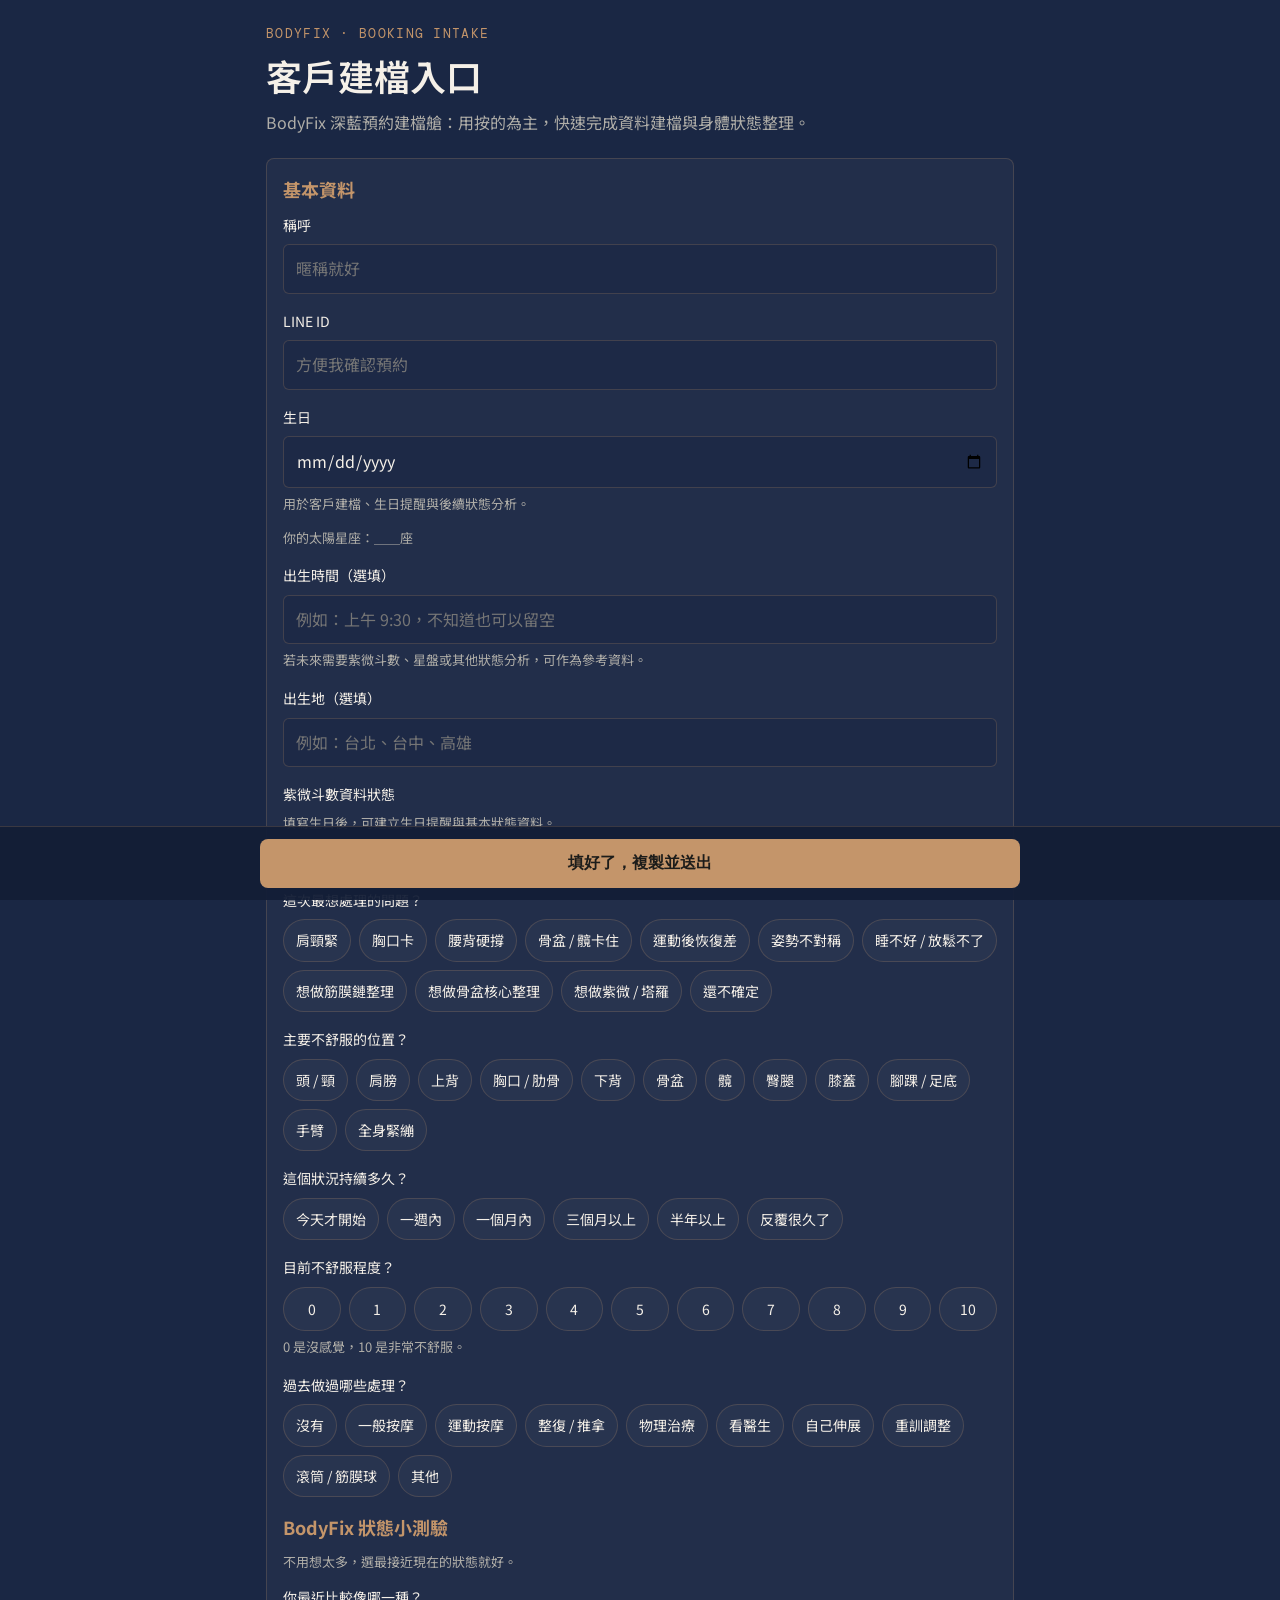
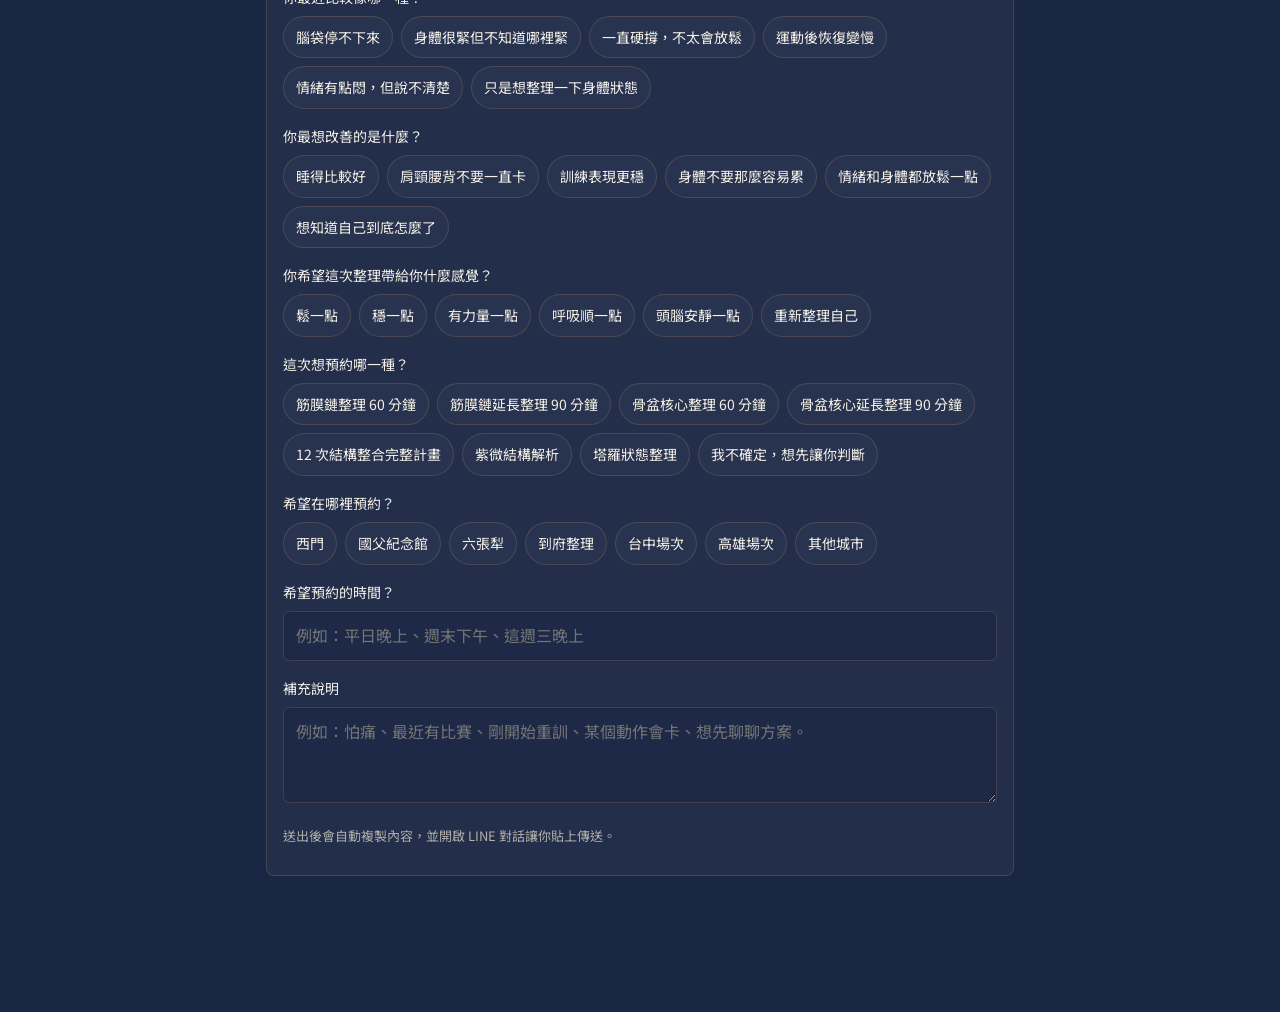
==== intake.html @ b53017ab "Merge pull request #27 from bodyfixgavin-dot/codex/add-bodyfix-status-quiz-feature" ====
<!doctype html>
<html lang="zh-Hant">
<head>
  <meta charset="UTF-8" />
  <meta name="viewport" content="width=device-width, initial-scale=1" />
  <title>BODYFIX · BOOKING INTAKE</title>
  <link rel="preconnect" href="https://fonts.googleapis.com">
  <link rel="preconnect" href="https://fonts.gstatic.com" crossorigin>
  <link href="https://fonts.googleapis.com/css2?family=Cormorant+Garamond:wght@500;600&family=DM+Mono:wght@400;500&family=Noto+Sans+TC:wght@400;500;700&display=swap" rel="stylesheet">
  <style>
    :root {
      --navy: #1A2744;
      --ivory: #F5F0E8;
      --mist: #B0AEA8;
      --gold: #C4956A;
      --card: rgba(255,255,255,0.035);
      --card-border: rgba(196,149,106,0.22);
      --input-bg: rgba(26,39,68,0.58);
      --chip-bg: rgba(255,255,255,0.03);
    }
    *{box-sizing:border-box}
    body{margin:0;background:var(--navy);color:var(--ivory);font-family:"Noto Sans TC",system-ui,sans-serif;line-height:1.6}
    .wrap{max-width:780px;margin:0 auto;padding:24px 16px 120px}
    .brand{font-family:"DM Mono",monospace;letter-spacing:.1em;color:var(--gold);font-size:13px;margin-bottom:6px}
    h1{font-family:"Cormorant Garamond","Noto Sans TC",serif;font-size:36px;margin:0 0 2px;font-weight:600}
    .lead{color:var(--mist);margin:0 0 22px}
    .card{background:var(--card);border:1px solid var(--card-border);border-radius:8px;padding:16px;margin-bottom:16px}
    .card h2{margin:0 0 10px;font-size:18px;color:var(--gold)}
    .field{margin-bottom:16px}
    label{display:block;font-size:14px;margin-bottom:8px;color:var(--ivory)}
    input,textarea{width:100%;background:var(--input-bg);border:1px solid var(--card-border);color:var(--ivory);padding:11px 12px;border-radius:6px;font:inherit}
    textarea{min-height:96px;resize:vertical}
    input:focus,textarea:focus{outline:none;border-color:var(--gold);box-shadow:0 0 0 2px rgba(196,149,106,.15)}
    .options{display:flex;flex-wrap:wrap;gap:8px}
    .opt{appearance:none;border:1px solid var(--card-border);background:var(--chip-bg);color:var(--ivory);padding:9px 12px;border-radius:999px;font:inherit;font-size:14px;cursor:pointer;transition:.15s}
    .opt:hover{border-color:var(--gold)}
    .opt.active{background:var(--gold);color:#1A2744;border-color:var(--gold);font-weight:700}
    .score-grid{display:grid;grid-template-columns:repeat(6,minmax(0,1fr));gap:8px}
    .score-grid .opt{text-align:center;padding:10px 0}
    @media (min-width:600px){
      .score-grid{grid-template-columns:repeat(11,minmax(0,1fr));}
    }
    .hint{font-size:13px;color:var(--mist);margin-top:6px}
    .sticky{position:fixed;left:0;right:0;bottom:0;background:rgba(20,30,54,.95);border-top:1px solid var(--card-border);padding:12px 16px}
    .cta{display:block;width:min(760px,100%);margin:0 auto;background:var(--gold);color:#1C1C1A;border:none;border-radius:8px;padding:14px 16px;font-size:16px;font-weight:700;cursor:pointer}
  </style>
</head>
<body>
  <main class="wrap">
    <div class="brand">BODYFIX · BOOKING INTAKE</div>
    <h1>客戶建檔入口</h1>
    <p class="lead">BodyFix 深藍預約建檔艙：用按的為主，快速完成資料建檔與身體狀態整理。</p>

    <form id="intakeForm" class="card">
      <h2>基本資料</h2>
      <div class="field"><label for="name">稱呼</label><input id="name" name="name" required placeholder="暱稱就好"></div>
      <div class="field"><label for="line">LINE ID</label><input id="line" name="line" placeholder="方便我確認預約"></div>
      <div class="field">
        <label for="birthday">生日</label>
        <input id="birthday" name="birthday" type="date">
        <p class="hint">用於客戶建檔、生日提醒與後續狀態分析。</p>
        <p class="hint" id="sunSignText">你的太陽星座：＿＿座</p>
      </div>
      <div class="field">
        <label for="birthTime">出生時間（選填）</label>
        <input id="birthTime" name="birthTime" placeholder="例如：上午 9:30，不知道也可以留空">
        <p class="hint">若未來需要紫微斗數、星盤或其他狀態分析，可作為參考資料。</p>
      </div>
      <div class="field">
        <label for="birthPlace">出生地（選填）</label>
        <input id="birthPlace" name="birthPlace" placeholder="例如：台北、台中、高雄">
      </div>
      <div class="field">
        <label>紫微斗數資料狀態</label>
        <p class="hint" id="ziweiStatusText">填寫生日後，可建立生日提醒與基本狀態資料。</p>
      </div>

      <h2>身體狀態</h2>

      <div class="field">
        <label>這次最想處理的問題？</label>
        <div class="options" data-group="goal" data-multi="true"></div>
      </div>

      <div class="field">
        <label>主要不舒服的位置？</label>
        <div class="options" data-group="location" data-multi="true"></div>
      </div>

      <div class="field">
        <label>這個狀況持續多久？</label>
        <div class="options" data-group="duration" data-multi="false"></div>
      </div>

      <div class="field">
        <label>目前不舒服程度？</label>
        <div class="score-grid" data-group="pain" data-multi="false"></div>
        <p class="hint">0 是沒感覺，10 是非常不舒服。</p>
      </div>

      <div class="field">
        <label>過去做過哪些處理？</label>
        <div class="options" data-group="history" data-multi="true"></div>
      </div>

      <h2>BodyFix 狀態小測驗</h2>
      <p class="hint">不用想太多，選最接近現在的狀態就好。</p>

      <div class="field">
        <label>你最近比較像哪一種？</label>
        <div class="options" data-group="stateRecent" data-multi="false"></div>
      </div>

      <div class="field">
        <label>你最想改善的是什麼？</label>
        <div class="options" data-group="stateImprove" data-multi="false"></div>
      </div>

      <div class="field">
        <label>你希望這次整理帶給你什麼感覺？</label>
        <div class="options" data-group="stateFeeling" data-multi="false"></div>
      </div>

      <div class="field">
        <label>這次想預約哪一種？</label>
        <div class="options" data-group="service" data-multi="false"></div>
      </div>

      <div class="field">
        <label>希望在哪裡預約？</label>
        <div class="options" data-group="place" data-multi="false"></div>
      </div>

      <div class="field"><label for="time">希望預約的時間？</label><input id="time" name="time" placeholder="例如：平日晚上、週末下午、這週三晚上"></div>
      <div class="field"><label for="note">補充說明</label><textarea id="note" name="note" placeholder="例如：怕痛、最近有比賽、剛開始重訓、某個動作會卡、想先聊聊方案。"></textarea></div>
      <p class="hint">送出後會自動複製內容，並開啟 LINE 對話讓你貼上傳送。</p>
    </form>
  </main>

  <div class="sticky">
    <button class="cta" id="submitBtn" type="button">填好了，複製並送出</button>
  </div>

  <script>
    const btn = document.getElementById('submitBtn');
    const form = document.getElementById('intakeForm');
    const birthdayInput = document.getElementById('birthday');
    const sunSignText = document.getElementById('sunSignText');
    const birthTimeInput = document.getElementById('birthTime');
    const birthPlaceInput = document.getElementById('birthPlace');
    const ziweiStatusText = document.getElementById('ziweiStatusText');

    const choices = {
      goal: ['肩頸緊','胸口卡','腰背硬撐','骨盆 / 髖卡住','運動後恢復差','姿勢不對稱','睡不好 / 放鬆不了','想做筋膜鏈整理','想做骨盆核心整理','想做紫微 / 塔羅','還不確定'],
      location: ['頭 / 頸','肩膀','上背','胸口 / 肋骨','下背','骨盆','髖','臀腿','膝蓋','腳踝 / 足底','手臂','全身緊繃'],
      duration: ['今天才開始','一週內','一個月內','三個月以上','半年以上','反覆很久了'],
      pain: ['0','1','2','3','4','5','6','7','8','9','10'],
      history: ['沒有','一般按摩','運動按摩','整復 / 推拿','物理治療','看醫生','自己伸展','重訓調整','滾筒 / 筋膜球','其他'],
      stateRecent: ['腦袋停不下來','身體很緊但不知道哪裡緊','一直硬撐，不太會放鬆','運動後恢復變慢','情緒有點悶，但說不清楚','只是想整理一下身體狀態'],
      stateImprove: ['睡得比較好','肩頸腰背不要一直卡','訓練表現更穩','身體不要那麼容易累','情緒和身體都放鬆一點','想知道自己到底怎麼了'],
      stateFeeling: ['鬆一點','穩一點','有力量一點','呼吸順一點','頭腦安靜一點','重新整理自己'],
      service: ['筋膜鏈整理 60 分鐘','筋膜鏈延長整理 90 分鐘','骨盆核心整理 60 分鐘','骨盆核心延長整理 90 分鐘','12 次結構整合完整計畫','紫微結構解析','塔羅狀態整理','我不確定，想先讓你判斷'],
      place: ['西門','國父紀念館','六張犁','到府整理','台中場次','高雄場次','其他城市']
    };

    const selected = Object.fromEntries(Object.keys(choices).map(key => [key, []]));

    function renderOptions() {
      document.querySelectorAll('[data-group]').forEach((container) => {
        const group = container.dataset.group;
        const isMulti = container.dataset.multi === 'true';
        container.innerHTML = '';

        choices[group].forEach((value) => {
          const b = document.createElement('button');
          b.type = 'button';
          b.className = 'opt';
          b.textContent = value;
          b.addEventListener('click', () => {
            if (isMulti) {
              const idx = selected[group].indexOf(value);
              if (idx >= 0) selected[group].splice(idx, 1);
              else selected[group].push(value);
            } else {
              selected[group] = selected[group][0] === value ? [] : [value];
            }
            refreshActive(group);
          });
          container.appendChild(b);
        });
      });
    }

    function refreshActive(group) {
      const container = document.querySelector(`[data-group="${group}"]`);
      if (!container) return;
      [...container.querySelectorAll('.opt')].forEach((btnEl) => {
        btnEl.classList.toggle('active', selected[group].includes(btnEl.textContent));
      });
    }

    function getSunSign(dateText) {
      if (!dateText) return '';
      const date = new Date(dateText);
      if (Number.isNaN(date.getTime())) return '';
      const month = date.getUTCMonth() + 1;
      const day = date.getUTCDate();
      const md = month * 100 + day;

      if (md >= 321 && md <= 419) return '牡羊座';
      if (md >= 420 && md <= 520) return '金牛座';
      if (md >= 521 && md <= 620) return '雙子座';
      if (md >= 621 && md <= 722) return '巨蟹座';
      if (md >= 723 && md <= 822) return '獅子座';
      if (md >= 823 && md <= 922) return '處女座';
      if (md >= 923 && md <= 1022) return '天秤座';
      if (md >= 1023 && md <= 1121) return '天蠍座';
      if (md >= 1122 && md <= 1221) return '射手座';
      if (md >= 1222 || md <= 119) return '摩羯座';
      if (md >= 120 && md <= 218) return '水瓶座';
      return '雙魚座';
    }

    function getZiweiStatus() {
      const birthday = birthdayInput.value.trim();
      const birthTime = birthTimeInput.value.trim();
      const birthPlace = birthPlaceInput.value.trim();
      if (!birthday) return '填寫生日後，可建立生日提醒與基本狀態資料。';
      if (birthTime && birthPlace) return '資料完整，未來可用於紫微斗數或星盤延伸分析。';
      return '已可建立生日資料；若要紫微分析，建議補出生時間。';
    }

    function refreshProfileDerivedFields() {
      const sign = getSunSign(birthdayInput.value);
      sunSignText.textContent = sign ? `你的太陽星座：${sign}` : '你的太陽星座：＿＿座';
      ziweiStatusText.textContent = getZiweiStatus();
    }


    function validateRequiredSelections() {
      const requiredGroups = [
        { key: 'stateRecent', label: '最近狀態' },
        { key: 'stateImprove', label: '最想改善' },
        { key: 'stateFeeling', label: '期待感覺' }
      ];
      const missing = requiredGroups.filter((item) => selected[item.key].length === 0);
      if (!missing.length) return true;
      const labels = missing.map((item) => item.label).join('、');
      alert(`請先完成狀態小測驗：${labels}`);
      return false;
    }

    function buildMessage() {
      const data = new FormData(form);
      const stateTags = [];
      if (selected.stateRecent[0] === '一直硬撐，不太會放鬆') stateTags.push('硬撐');
      if (selected.stateRecent[0] === '腦袋停不下來') stateTags.push('壓力');
      if (selected.stateRecent[0] === '運動後恢復變慢') stateTags.push('運動恢復');
      if (selected.stateRecent[0] === '情緒有點悶，但說不清楚') stateTags.push('狀態整理');
      if (selected.stateImprove[0] === '睡得比較好') stateTags.push('壓力恢復');
      if (selected.stateImprove[0] === '訓練表現更穩') stateTags.push('訓練功能');
      if (selected.stateImprove[0] === '想知道自己到底怎麼了') stateTags.push('自我理解');
      const stateTrend = stateTags.length ? stateTags.join(' / ') : '尚未明確';
      const lines = [
        'BodyFix 預約前問卷',
        `稱呼：${data.get('name') || ''}`,
        `LINE ID：${data.get('line') || ''}`,
        `生日：${data.get('birthday') || ''}`,
        `太陽星座：${getSunSign(data.get('birthday')) || ''}`,
        `出生時間：${data.get('birthTime') || ''}`,
        `出生地：${data.get('birthPlace') || ''}`,
        `紫微資料狀態：${getZiweiStatus()}`,
        `這次最想處理：${selected.goal.join('、')}`,
        `主要不舒服位置：${selected.location.join('、')}`,
        `持續時間：${selected.duration[0] || ''}`,
        `不舒服程度：${selected.pain[0] || ''}`,
        `過去處理方式：${selected.history.join('、')}`,
        '狀態小測驗：',
        `最近狀態：${selected.stateRecent[0] || ''}`,
        `最想改善：${selected.stateImprove[0] || ''}`,
        `期待感覺：${selected.stateFeeling[0] || ''}`,
        `初步狀態傾向：${stateTrend}`,
        `想預約服務：${selected.service[0] || ''}`,
        `希望地點：${selected.place[0] || ''}`,
        `希望時間：${data.get('time') || ''}`,
        `補充說明：${data.get('note') || ''}`
      ];
      return lines.join('\n');
    }

    renderOptions();
    refreshProfileDerivedFields();
    birthdayInput.addEventListener('input', refreshProfileDerivedFields);
    birthTimeInput.addEventListener('input', refreshProfileDerivedFields);
    birthPlaceInput.addEventListener('input', refreshProfileDerivedFields);

    btn.addEventListener('click', async () => {
      if (!form.reportValidity()) return;
      if (!validateRequiredSelections()) return;
      const message = buildMessage();
      try { await navigator.clipboard.writeText(message); } catch (e) {}
      const lineUrl = `https://line.me/R/msg/text/?${encodeURIComponent(message)}`;
      window.open(lineUrl, '_blank');
      btn.textContent = '已複製，前往 LINE 中…';
      setTimeout(() => (btn.textContent = '填好了，複製並送出'), 1800);
    });
  </script>
</body>
</html>
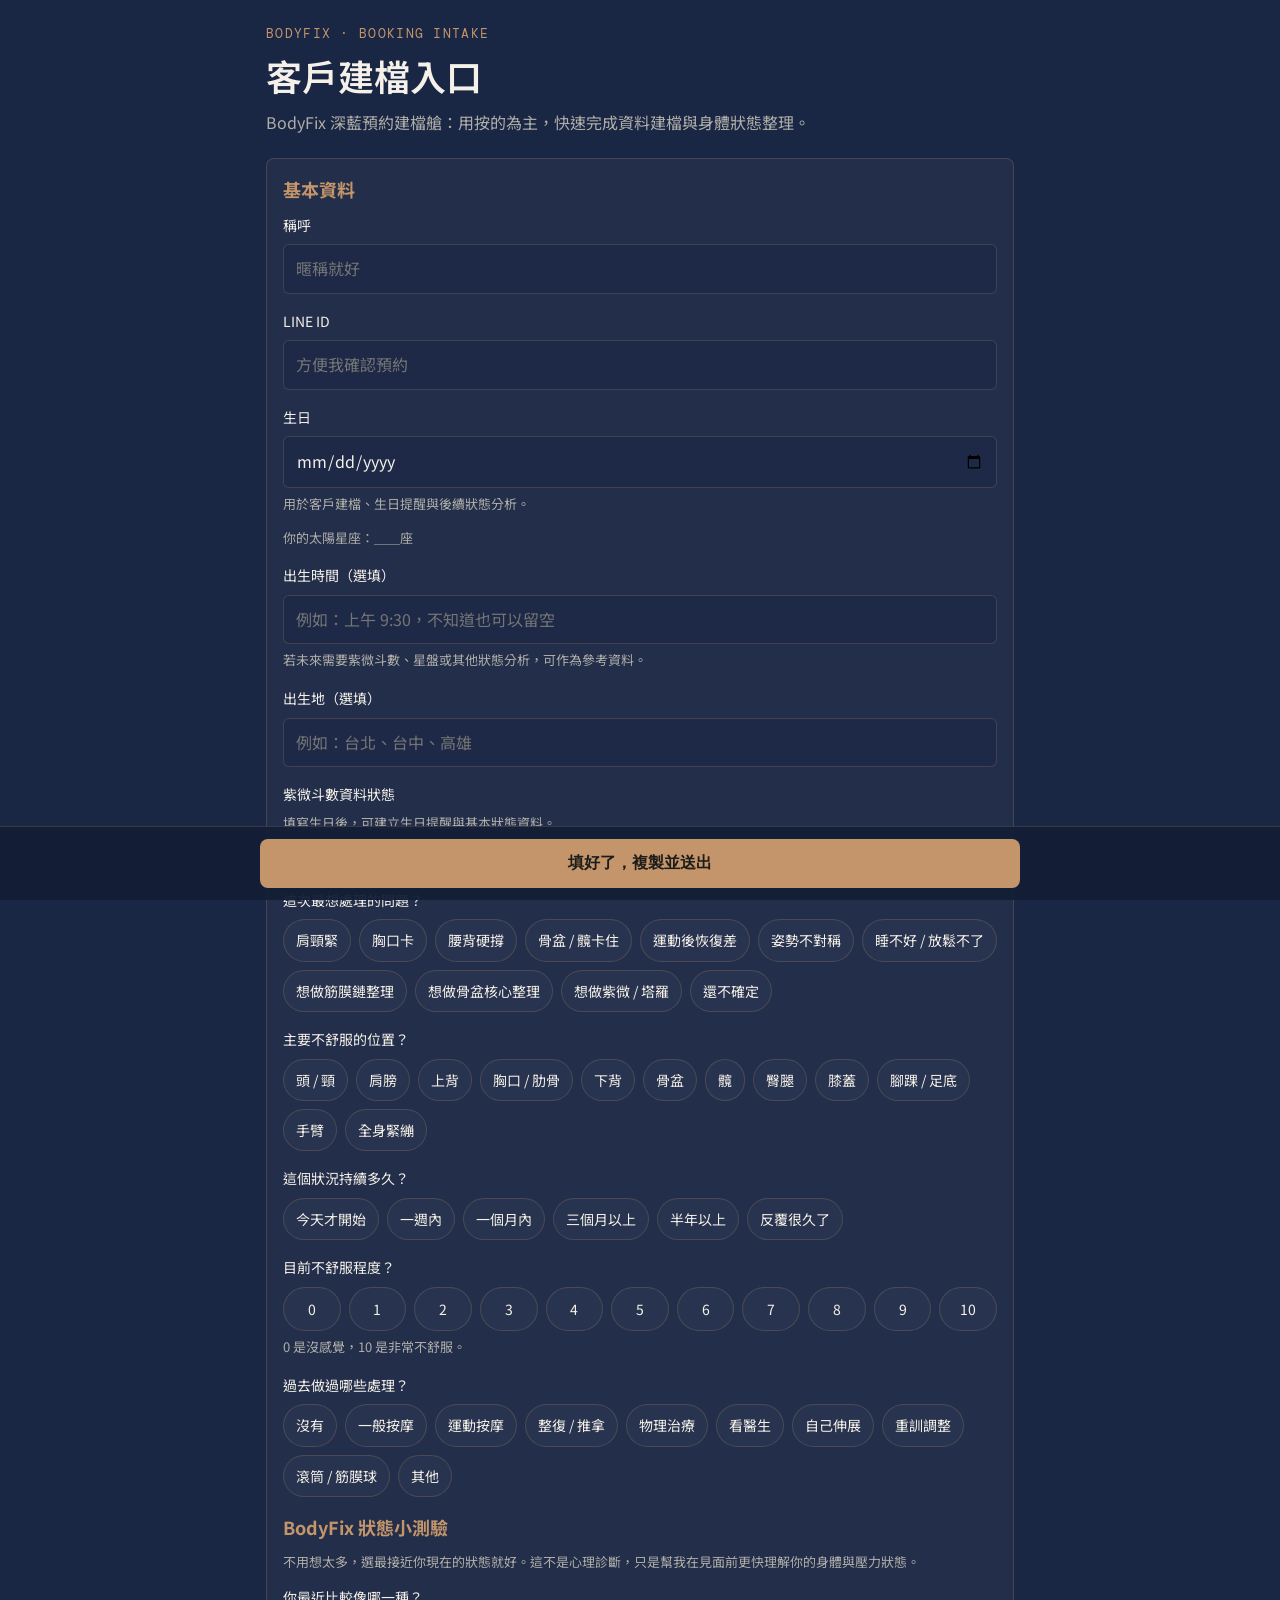
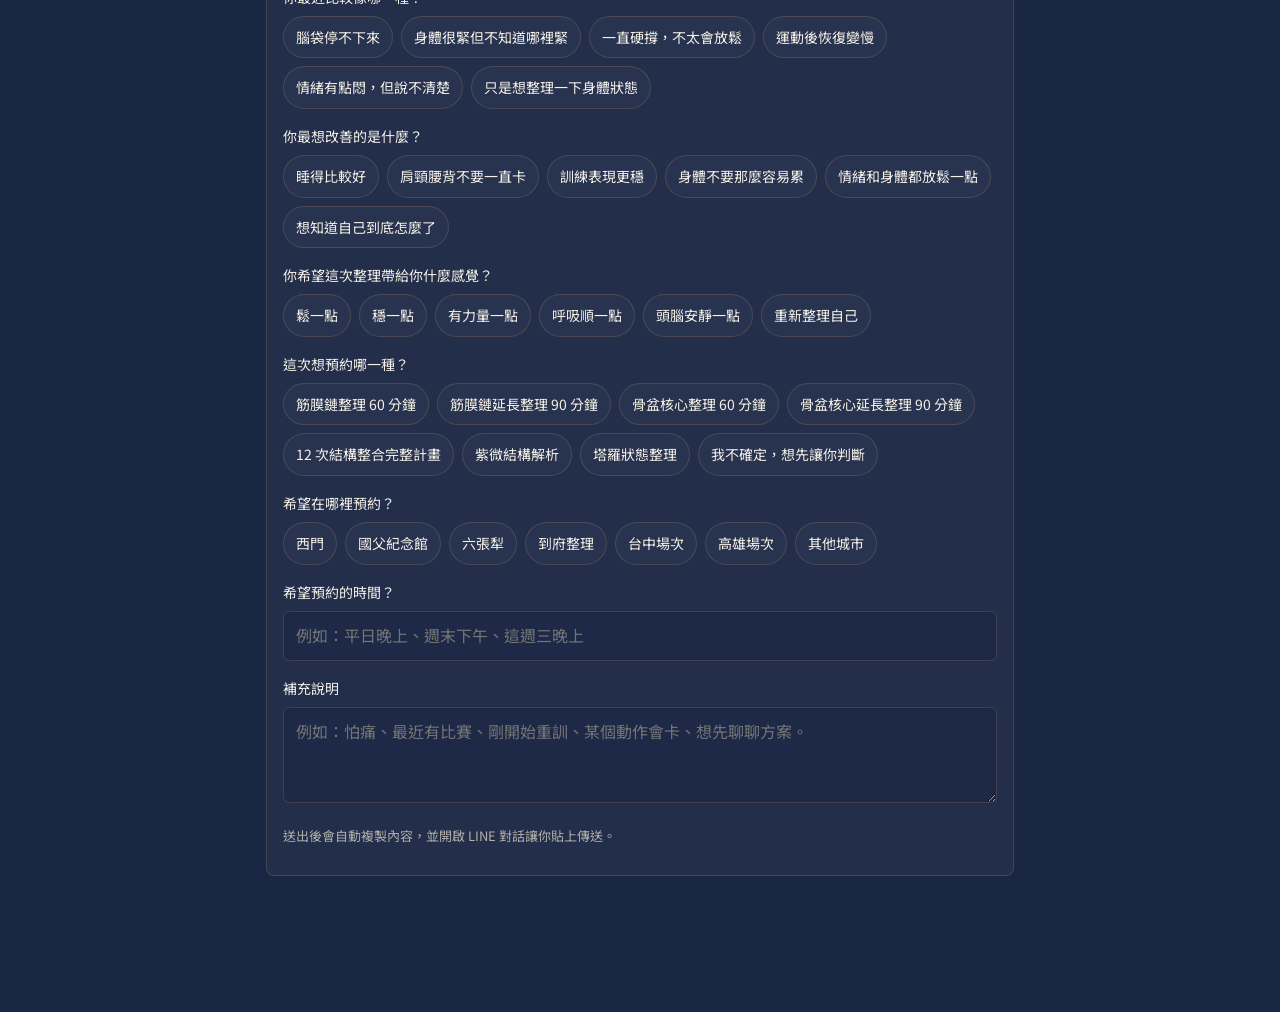
==== commit 68ad9872: "Merge pull request #32 from bodyfixgavin-dot/codex/refine-bodyfix-status-quiz-in-intake.html" ====
--- a/intake.html
+++ b/intake.html
@@ -104,7 +104,7 @@
       </div>
 
       <h2>BodyFix 狀態小測驗</h2>
-      <p class="hint">不用想太多，選最接近現在的狀態就好。</p>
+      <p class="hint">不用想太多，選最接近你現在的狀態就好。這不是心理診斷，只是幫我在見面前更快理解你的身體與壓力狀態。</p>
 
       <div class="field">
         <label>你最近比較像哪一種？</label>
@@ -236,6 +236,55 @@
       ziweiStatusText.textContent = getZiweiStatus();
     }
 
+    function getStateType(stateRecent, stateImprove, stateFeeling) {
+      const combinationRules = [
+        {
+          recent: '一直硬撐，不太會放鬆',
+          improve: '睡得比較好',
+          feeling: '頭腦安靜一點',
+          type: '硬撐 / 壓力恢復型'
+        },
+        {
+          recent: '運動後恢復變慢',
+          improve: '訓練表現更穩',
+          feeling: '有力量一點',
+          type: '訓練恢復 / 動作表現型'
+        },
+        {
+          recent: '情緒有點悶，但說不清楚',
+          improve: '想知道自己到底怎麼了',
+          feeling: '重新整理自己',
+          type: '狀態整理 / 自我覺察型'
+        },
+        {
+          recent: '身體很緊但不知道哪裡緊',
+          improve: '肩頸腰背不要一直卡',
+          feeling: '鬆一點',
+          type: '筋膜張力 / 卡住覺察型'
+        },
+        {
+          recent: '腦袋停不下來',
+          improve: '情緒和身體都放鬆一點',
+          feeling: '呼吸順一點',
+          type: '神經壓力 / 呼吸調節型'
+        }
+      ];
+      const matchedRule = combinationRules.find((rule) => (
+        rule.recent === stateRecent &&
+        rule.improve === stateImprove &&
+        rule.feeling === stateFeeling
+      ));
+      if (matchedRule) return matchedRule.type;
+
+      const fallbackTypes = {
+        '一直硬撐，不太會放鬆': '硬撐 / 壓力恢復型',
+        '運動後恢復變慢': '訓練恢復 / 動作表現型',
+        '情緒有點悶，但說不清楚': '狀態整理 / 自我覺察型',
+        '身體很緊但不知道哪裡緊': '筋膜張力 / 卡住覺察型',
+        '腦袋停不下來': '神經壓力 / 呼吸調節型'
+      };
+      return fallbackTypes[stateRecent] || '綜合狀態 / 現場判讀';
+    }
 
     function validateRequiredSelections() {
       const requiredGroups = [
@@ -252,15 +301,11 @@
 
     function buildMessage() {
       const data = new FormData(form);
-      const stateTags = [];
-      if (selected.stateRecent[0] === '一直硬撐，不太會放鬆') stateTags.push('硬撐');
-      if (selected.stateRecent[0] === '腦袋停不下來') stateTags.push('壓力');
-      if (selected.stateRecent[0] === '運動後恢復變慢') stateTags.push('運動恢復');
-      if (selected.stateRecent[0] === '情緒有點悶，但說不清楚') stateTags.push('狀態整理');
-      if (selected.stateImprove[0] === '睡得比較好') stateTags.push('壓力恢復');
-      if (selected.stateImprove[0] === '訓練表現更穩') stateTags.push('訓練功能');
-      if (selected.stateImprove[0] === '想知道自己到底怎麼了') stateTags.push('自我理解');
-      const stateTrend = stateTags.length ? stateTags.join(' / ') : '尚未明確';
+      const stateTrend = getStateType(
+        selected.stateRecent[0],
+        selected.stateImprove[0],
+        selected.stateFeeling[0]
+      );
       const lines = [
         'BodyFix 預約前問卷',
         `稱呼：${data.get('name') || ''}`,
